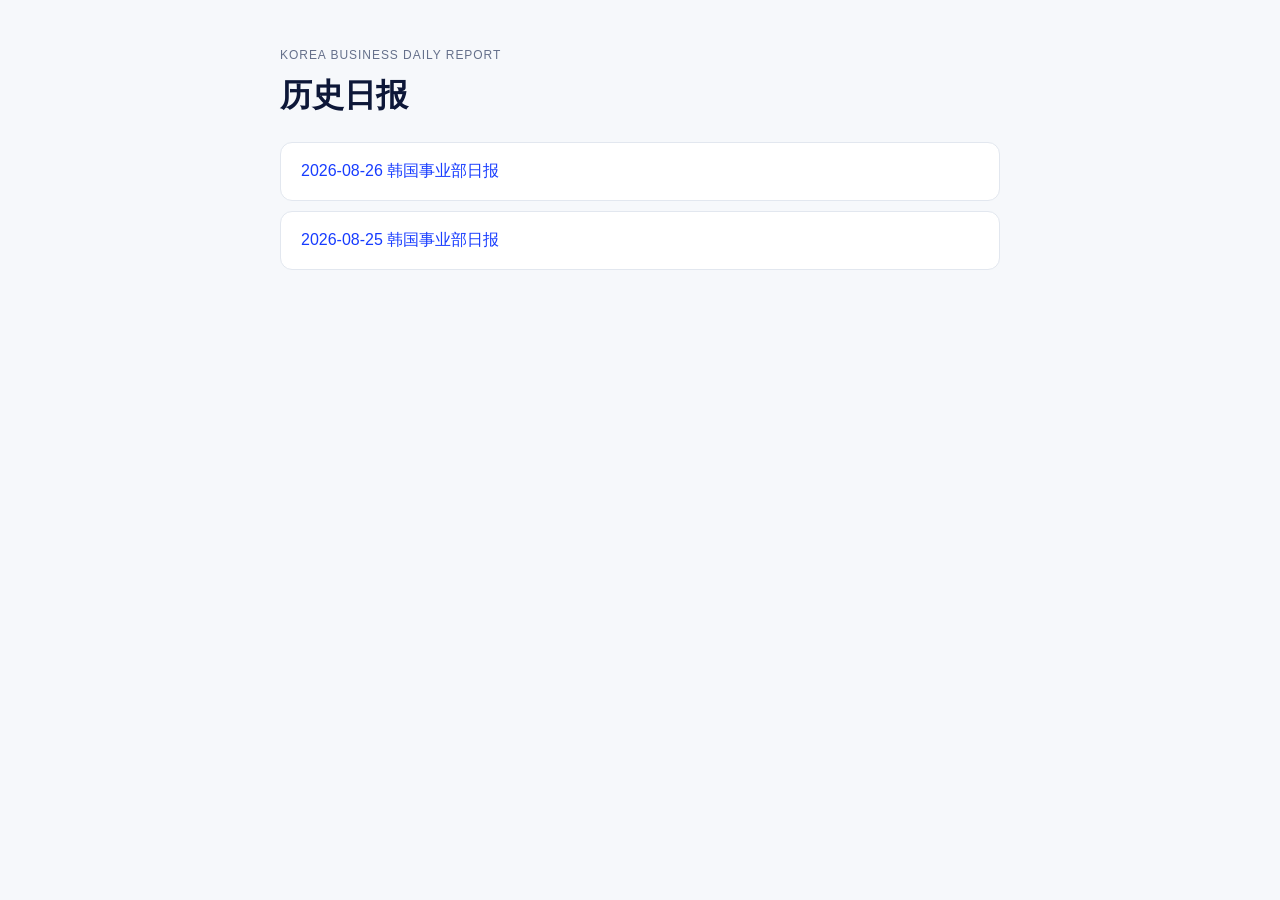
==== index.html @ 08fa4aec "publish: Korea daily report 2026-08-26" ====
<!doctype html><html lang="zh-CN"><head><meta charset="utf-8"><meta name="viewport" content="width=device-width,initial-scale=1"><title>韩国事业部日报</title><meta http-equiv="refresh" content="0;url=daily/"></head><body><a href="daily/">打开韩国事业部日报</a></body></html>
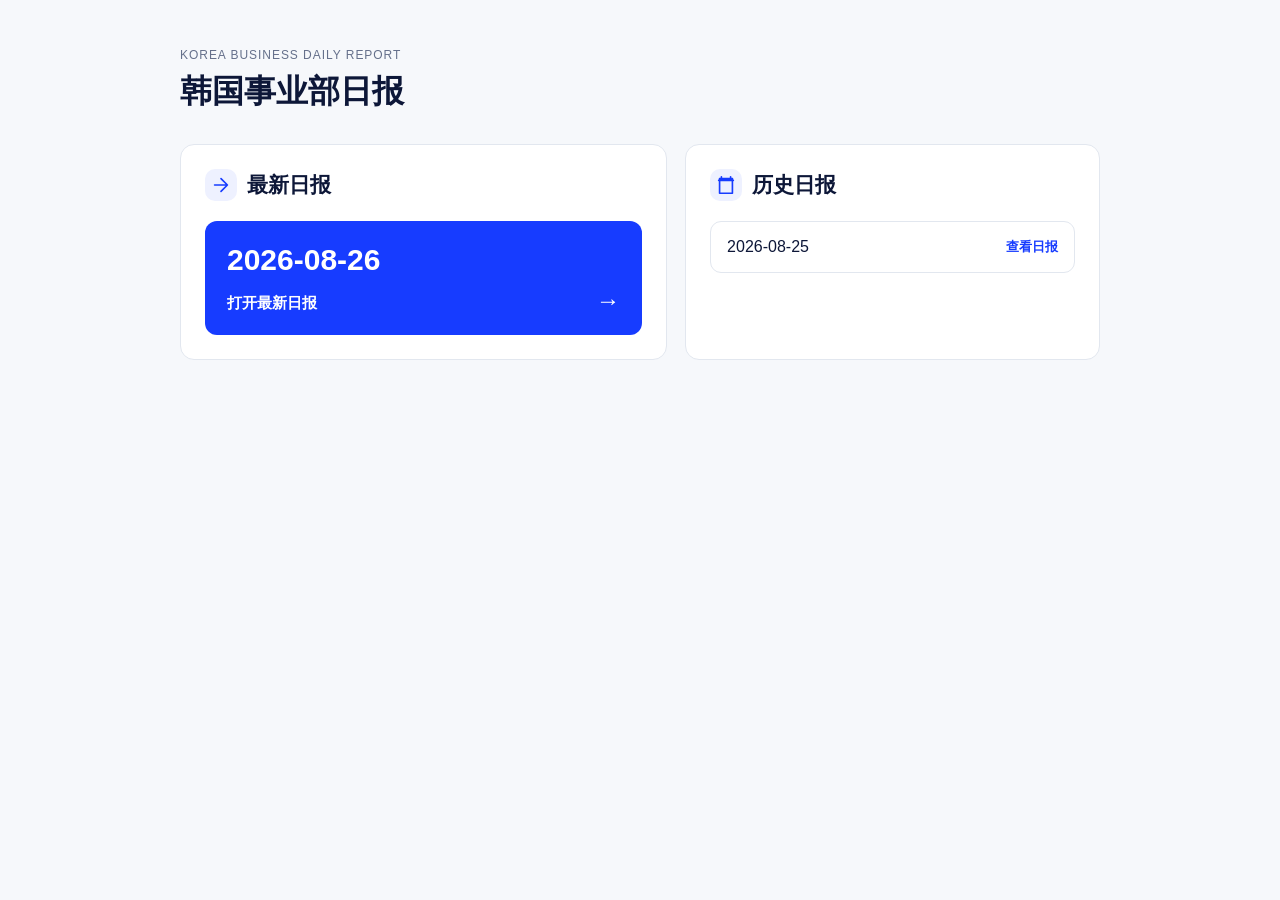
==== commit 61995136: "publish: add latest and history home modules" ====
--- a/index.html
+++ b/index.html
@@ -1 +1 @@
-<!doctype html><html lang="zh-CN"><head><meta charset="utf-8"><meta name="viewport" content="width=device-width,initial-scale=1"><title>韩国事业部日报</title><meta http-equiv="refresh" content="0;url=daily/"></head><body><a href="daily/">打开韩国事业部日报</a></body></html>
+<!doctype html><html lang="zh-CN"><head><meta charset="utf-8"><meta name="viewport" content="width=device-width,initial-scale=1"><title>韩国事业部日报</title><style>:root{--ink:#0d1738;--muted:#65708b;--line:#e2e7ef;--bg:#f6f8fb;--blue:#173cff;--soft:#eef1ff}*{box-sizing:border-box}body{margin:0;background:var(--bg);color:var(--ink);font-family:-apple-system,BlinkMacSystemFont,"Segoe UI","PingFang SC","Microsoft YaHei",sans-serif}.page{width:min(920px,calc(100% - 32px));margin:48px auto 64px}.eyebrow{margin:0;color:var(--muted);font-size:12px;letter-spacing:.08em}h1{margin:8px 0 30px;font-size:32px}.modules{display:grid;grid-template-columns:1.08fr .92fr;gap:18px}.module{background:#fff;border:1px solid var(--line);border-radius:14px;padding:24px}.module-head{display:flex;align-items:center;gap:10px;margin-bottom:20px}.icon{width:32px;height:32px;display:grid;place-items:center;border-radius:10px;background:var(--soft);color:var(--blue)}.icon svg{width:22px;height:22px;fill:none;stroke:currentColor;stroke-width:1.8;stroke-linecap:round;stroke-linejoin:round}h2{margin:0;font-size:21px}.latest-link{display:grid;grid-template-columns:1fr auto;gap:12px;align-items:end;padding:22px;border-radius:12px;background:var(--blue);color:#fff;text-decoration:none}.latest-link .date{grid-column:1/-1;font-size:30px;font-weight:800;font-variant-numeric:tabular-nums}.latest-link strong{font-size:15px}.arrow{font-size:24px;line-height:1}ul{list-style:none;margin:0;padding:0;display:grid;gap:10px}li a{display:flex;align-items:center;justify-content:space-between;gap:16px;padding:16px;border:1px solid var(--line);border-radius:11px;color:var(--ink);text-decoration:none;font-variant-numeric:tabular-nums}li a strong{color:var(--blue);font-size:13px}.empty{padding:18px;color:var(--muted);background:#f9fafc;border-radius:11px}@media(max-width:680px){.page{margin-top:28px}.modules{grid-template-columns:1fr}h1{font-size:27px}.module{padding:18px}.latest-link .date{font-size:27px}}</style></head><body><main class="page"><p class="eyebrow">KOREA BUSINESS DAILY REPORT</p><h1>韩国事业部日报</h1><div class="modules"><section class="module"><div class="module-head"><span class="icon"><svg viewBox="0 0 24 24" aria-hidden="true"><path d="M5 12h14M12 5l7 7-7 7"/></svg></span><h2>最新日报</h2></div><a class="latest-link" href="daily/2026-08-26/"><span class="date">2026-08-26</span><strong>打开最新日报</strong><span class="arrow">→</span></a></section><section class="module"><div class="module-head"><span class="icon"><svg viewBox="0 0 24 24" aria-hidden="true"><path d="M4 7h16M7 3v4m10-4v4M5 5h14v16H5z"/></svg></span><h2>历史日报</h2></div><ul><li><a href="daily/2026-08-25/"><span>2026-08-25</span><strong>查看日报</strong></a></li></ul></section></div></main></body></html>
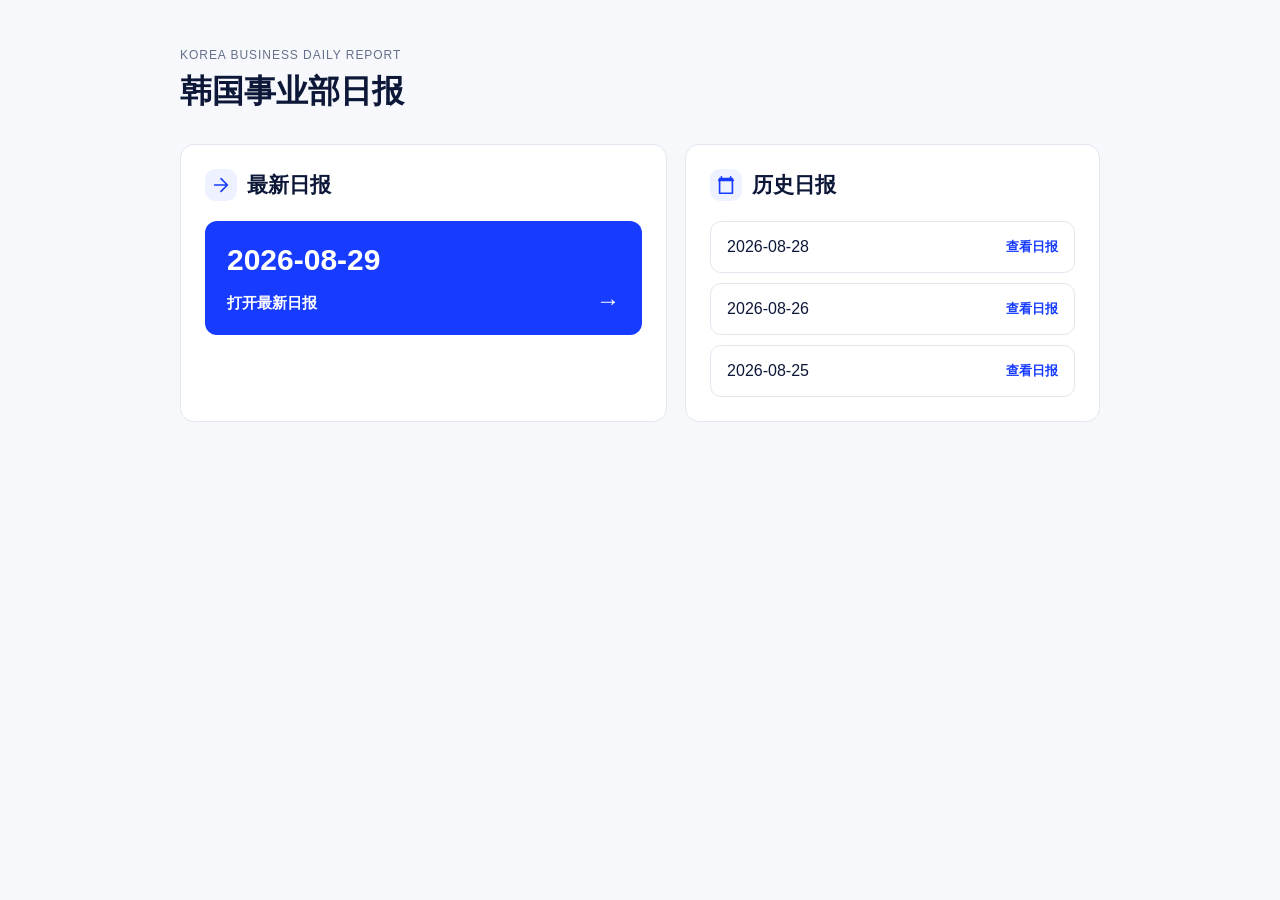
==== commit d9e5289b: "publish: add Korea daily reports 2026-08-28 and 2026-08-29" ====
--- a/index.html
+++ b/index.html
@@ -1 +1 @@
-<!doctype html><html lang="zh-CN"><head><meta charset="utf-8"><meta name="viewport" content="width=device-width,initial-scale=1"><title>韩国事业部日报</title><style>:root{--ink:#0d1738;--muted:#65708b;--line:#e2e7ef;--bg:#f6f8fb;--blue:#173cff;--soft:#eef1ff}*{box-sizing:border-box}body{margin:0;background:var(--bg);color:var(--ink);font-family:-apple-system,BlinkMacSystemFont,"Segoe UI","PingFang SC","Microsoft YaHei",sans-serif}.page{width:min(920px,calc(100% - 32px));margin:48px auto 64px}.eyebrow{margin:0;color:var(--muted);font-size:12px;letter-spacing:.08em}h1{margin:8px 0 30px;font-size:32px}.modules{display:grid;grid-template-columns:1.08fr .92fr;gap:18px}.module{background:#fff;border:1px solid var(--line);border-radius:14px;padding:24px}.module-head{display:flex;align-items:center;gap:10px;margin-bottom:20px}.icon{width:32px;height:32px;display:grid;place-items:center;border-radius:10px;background:var(--soft);color:var(--blue)}.icon svg{width:22px;height:22px;fill:none;stroke:currentColor;stroke-width:1.8;stroke-linecap:round;stroke-linejoin:round}h2{margin:0;font-size:21px}.latest-link{display:grid;grid-template-columns:1fr auto;gap:12px;align-items:end;padding:22px;border-radius:12px;background:var(--blue);color:#fff;text-decoration:none}.latest-link .date{grid-column:1/-1;font-size:30px;font-weight:800;font-variant-numeric:tabular-nums}.latest-link strong{font-size:15px}.arrow{font-size:24px;line-height:1}ul{list-style:none;margin:0;padding:0;display:grid;gap:10px}li a{display:flex;align-items:center;justify-content:space-between;gap:16px;padding:16px;border:1px solid var(--line);border-radius:11px;color:var(--ink);text-decoration:none;font-variant-numeric:tabular-nums}li a strong{color:var(--blue);font-size:13px}.empty{padding:18px;color:var(--muted);background:#f9fafc;border-radius:11px}@media(max-width:680px){.page{margin-top:28px}.modules{grid-template-columns:1fr}h1{font-size:27px}.module{padding:18px}.latest-link .date{font-size:27px}}</style></head><body><main class="page"><p class="eyebrow">KOREA BUSINESS DAILY REPORT</p><h1>韩国事业部日报</h1><div class="modules"><section class="module"><div class="module-head"><span class="icon"><svg viewBox="0 0 24 24" aria-hidden="true"><path d="M5 12h14M12 5l7 7-7 7"/></svg></span><h2>最新日报</h2></div><a class="latest-link" href="daily/2026-08-26/"><span class="date">2026-08-26</span><strong>打开最新日报</strong><span class="arrow">→</span></a></section><section class="module"><div class="module-head"><span class="icon"><svg viewBox="0 0 24 24" aria-hidden="true"><path d="M4 7h16M7 3v4m10-4v4M5 5h14v16H5z"/></svg></span><h2>历史日报</h2></div><ul><li><a href="daily/2026-08-25/"><span>2026-08-25</span><strong>查看日报</strong></a></li></ul></section></div></main></body></html>+<!doctype html><html lang="zh-CN"><head><meta charset="utf-8"><meta name="viewport" content="width=device-width,initial-scale=1"><title>韩国事业部日报</title><style>:root{--ink:#0d1738;--muted:#65708b;--line:#e2e7ef;--bg:#f6f8fb;--blue:#173cff;--soft:#eef1ff}*{box-sizing:border-box}body{margin:0;background:var(--bg);color:var(--ink);font-family:-apple-system,BlinkMacSystemFont,"Segoe UI","PingFang SC","Microsoft YaHei",sans-serif}.page{width:min(920px,calc(100% - 32px));margin:48px auto 64px}.eyebrow{margin:0;color:var(--muted);font-size:12px;letter-spacing:.08em}h1{margin:8px 0 30px;font-size:32px}.modules{display:grid;grid-template-columns:1.08fr .92fr;gap:18px}.module{background:#fff;border:1px solid var(--line);border-radius:14px;padding:24px}.module-head{display:flex;align-items:center;gap:10px;margin-bottom:20px}.icon{width:32px;height:32px;display:grid;place-items:center;border-radius:10px;background:var(--soft);color:var(--blue)}.icon svg{width:22px;height:22px;fill:none;stroke:currentColor;stroke-width:1.8;stroke-linecap:round;stroke-linejoin:round}h2{margin:0;font-size:21px}.latest-link{display:grid;grid-template-columns:1fr auto;gap:12px;align-items:end;padding:22px;border-radius:12px;background:var(--blue);color:#fff;text-decoration:none}.latest-link .date{grid-column:1/-1;font-size:30px;font-weight:800;font-variant-numeric:tabular-nums}.latest-link strong{font-size:15px}.arrow{font-size:24px;line-height:1}ul{list-style:none;margin:0;padding:0;display:grid;gap:10px}li a{display:flex;align-items:center;justify-content:space-between;gap:16px;padding:16px;border:1px solid var(--line);border-radius:11px;color:var(--ink);text-decoration:none;font-variant-numeric:tabular-nums}li a strong{color:var(--blue);font-size:13px}.empty{padding:18px;color:var(--muted);background:#f9fafc;border-radius:11px}@media(max-width:680px){.page{margin-top:28px}.modules{grid-template-columns:1fr}h1{font-size:27px}.module{padding:18px}.latest-link .date{font-size:27px}}</style></head><body><main class="page"><p class="eyebrow">KOREA BUSINESS DAILY REPORT</p><h1>韩国事业部日报</h1><div class="modules"><section class="module"><div class="module-head"><span class="icon"><svg viewBox="0 0 24 24" aria-hidden="true"><path d="M5 12h14M12 5l7 7-7 7"/></svg></span><h2>最新日报</h2></div><a class="latest-link" href="daily/2026-08-29/"><span class="date">2026-08-29</span><strong>打开最新日报</strong><span class="arrow">→</span></a></section><section class="module"><div class="module-head"><span class="icon"><svg viewBox="0 0 24 24" aria-hidden="true"><path d="M4 7h16M7 3v4m10-4v4M5 5h14v16H5z"/></svg></span><h2>历史日报</h2></div><ul><li><a href="daily/2026-08-28/"><span>2026-08-28</span><strong>查看日报</strong></a></li><li><a href="daily/2026-08-26/"><span>2026-08-26</span><strong>查看日报</strong></a></li><li><a href="daily/2026-08-25/"><span>2026-08-25</span><strong>查看日报</strong></a></li></ul></section></div></main></body></html>
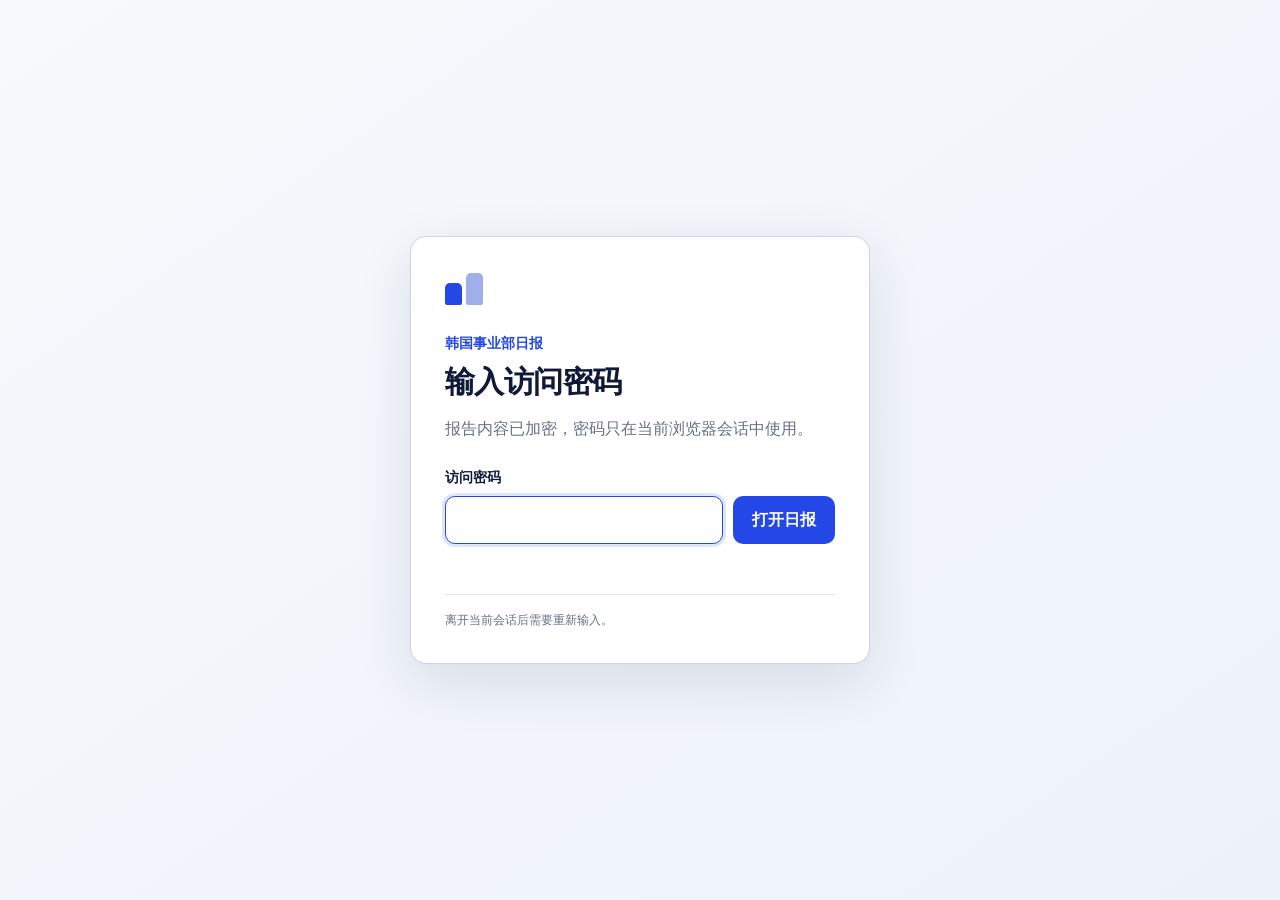
==== commit da794aa3: "publish: encrypt all Korea daily reports" ====
--- a/index.html
+++ b/index.html
@@ -1 +1,32 @@
-<!doctype html><html lang="zh-CN"><head><meta charset="utf-8"><meta name="viewport" content="width=device-width,initial-scale=1"><title>韩国事业部日报</title><style>:root{--ink:#0d1738;--muted:#65708b;--line:#e2e7ef;--bg:#f6f8fb;--blue:#173cff;--soft:#eef1ff}*{box-sizing:border-box}body{margin:0;background:var(--bg);color:var(--ink);font-family:-apple-system,BlinkMacSystemFont,"Segoe UI","PingFang SC","Microsoft YaHei",sans-serif}.page{width:min(920px,calc(100% - 32px));margin:48px auto 64px}.eyebrow{margin:0;color:var(--muted);font-size:12px;letter-spacing:.08em}h1{margin:8px 0 30px;font-size:32px}.modules{display:grid;grid-template-columns:1.08fr .92fr;gap:18px}.module{background:#fff;border:1px solid var(--line);border-radius:14px;padding:24px}.module-head{display:flex;align-items:center;gap:10px;margin-bottom:20px}.icon{width:32px;height:32px;display:grid;place-items:center;border-radius:10px;background:var(--soft);color:var(--blue)}.icon svg{width:22px;height:22px;fill:none;stroke:currentColor;stroke-width:1.8;stroke-linecap:round;stroke-linejoin:round}h2{margin:0;font-size:21px}.latest-link{display:grid;grid-template-columns:1fr auto;gap:12px;align-items:end;padding:22px;border-radius:12px;background:var(--blue);color:#fff;text-decoration:none}.latest-link .date{grid-column:1/-1;font-size:30px;font-weight:800;font-variant-numeric:tabular-nums}.latest-link strong{font-size:15px}.arrow{font-size:24px;line-height:1}ul{list-style:none;margin:0;padding:0;display:grid;gap:10px}li a{display:flex;align-items:center;justify-content:space-between;gap:16px;padding:16px;border:1px solid var(--line);border-radius:11px;color:var(--ink);text-decoration:none;font-variant-numeric:tabular-nums}li a strong{color:var(--blue);font-size:13px}.empty{padding:18px;color:var(--muted);background:#f9fafc;border-radius:11px}@media(max-width:680px){.page{margin-top:28px}.modules{grid-template-columns:1fr}h1{font-size:27px}.module{padding:18px}.latest-link .date{font-size:27px}}</style></head><body><main class="page"><p class="eyebrow">KOREA BUSINESS DAILY REPORT</p><h1>韩国事业部日报</h1><div class="modules"><section class="module"><div class="module-head"><span class="icon"><svg viewBox="0 0 24 24" aria-hidden="true"><path d="M5 12h14M12 5l7 7-7 7"/></svg></span><h2>最新日报</h2></div><a class="latest-link" href="daily/2026-08-29/"><span class="date">2026-08-29</span><strong>打开最新日报</strong><span class="arrow">→</span></a></section><section class="module"><div class="module-head"><span class="icon"><svg viewBox="0 0 24 24" aria-hidden="true"><path d="M4 7h16M7 3v4m10-4v4M5 5h14v16H5z"/></svg></span><h2>历史日报</h2></div><ul><li><a href="daily/2026-08-28/"><span>2026-08-28</span><strong>查看日报</strong></a></li><li><a href="daily/2026-08-26/"><span>2026-08-26</span><strong>查看日报</strong></a></li><li><a href="daily/2026-08-25/"><span>2026-08-25</span><strong>查看日报</strong></a></li></ul></section></div></main></body></html>+<!doctype html>
+<html lang="zh-CN">
+<head>
+  <meta charset="utf-8">
+  <meta name="viewport" content="width=device-width,initial-scale=1,viewport-fit=cover">
+  <meta name="robots" content="noindex, nofollow, noarchive">
+  <meta name="referrer" content="no-referrer">
+  <title>韩国事业部日报</title>
+  <link rel="stylesheet" href="./assets/unlock.css">
+</head>
+<body data-payload="./secure/home.enc.json">
+  <main id="unlock-panel" class="unlock-layout">
+    <section class="unlock-card" aria-labelledby="unlock-title">
+      <div class="brand-mark" aria-hidden="true"><span></span><span></span></div>
+      <p class="product-name">韩国事业部日报</p>
+      <h1 id="unlock-title">输入访问密码</h1>
+      <p class="unlock-copy">报告内容已加密，密码只在当前浏览器会话中使用。</p>
+      <form id="unlock-form" novalidate>
+        <label for="site-password">访问密码</label>
+        <div class="password-row">
+          <input id="site-password" name="password" type="password" autocomplete="current-password" required>
+          <button type="submit">打开日报</button>
+        </div>
+        <p id="unlock-error" class="unlock-error" role="alert" aria-live="polite"></p>
+      </form>
+      <p class="privacy-note">离开当前会话后需要重新输入。</p>
+    </section>
+  </main>
+  <main id="content" hidden></main>
+  <script type="module" src="./assets/unlock.mjs"></script>
+</body>
+</html>
--- a/assets/unlock.css
+++ b/assets/unlock.css
@@ -0,0 +1,2 @@
+:root{--ink:#101a38;--muted:#667085;--line:#dfe5ef;--paper:#fff;--bg:#f4f7fb;--blue:#2447e8;--blue-dark:#1734b7;--soft:#edf1ff;--red:#cf1c25;--radius:14px;--shadow:0 18px 55px rgba(31,48,89,.12)}*{box-sizing:border-box}html{scroll-behavior:smooth}body{margin:0;min-height:100dvh;background:var(--bg);color:var(--ink);font-family:-apple-system,BlinkMacSystemFont,"Segoe UI","PingFang SC","Microsoft YaHei",sans-serif}button,input{font:inherit}::selection{background:#ccd6ff;color:#101a38}.unlock-layout{min-height:100dvh;display:grid;place-items:center;padding:max(24px,env(safe-area-inset-top)) max(18px,env(safe-area-inset-right)) max(24px,env(safe-area-inset-bottom)) max(18px,env(safe-area-inset-left));background:linear-gradient(145deg,#f7f9fc 0%,#edf2fa 100%)}.unlock-card{width:min(100%,460px);padding:34px;border:1px solid rgba(191,202,222,.8);border-radius:16px;background:rgba(255,255,255,.96);box-shadow:var(--shadow)}.brand-mark{display:flex;gap:4px;width:42px;height:34px;align-items:flex-end;margin-bottom:30px}.brand-mark span{display:block;width:17px;border-radius:5px 5px 2px 2px;background:var(--blue)}.brand-mark span:first-child{height:22px}.brand-mark span:last-child{height:32px;background:#9fafea}.product-name{margin:0 0 9px;color:var(--blue);font-size:14px;font-weight:700}.unlock-card h1{margin:0;font-size:30px;letter-spacing:-.02em}.unlock-copy{margin:13px 0 27px;color:var(--muted);line-height:1.65}.unlock-card label{display:block;margin-bottom:9px;font-size:14px;font-weight:700}.password-row{display:grid;grid-template-columns:1fr auto;gap:10px}.password-row input{min-width:0;height:48px;border:1px solid #b9c4d8;border-radius:10px;padding:0 14px;color:var(--ink);background:#fff;outline:none}.password-row input:focus{border-color:var(--blue);box-shadow:0 0 0 3px rgba(36,71,232,.14)}.password-row button{height:48px;border:0;border-radius:10px;padding:0 19px;background:var(--blue);color:#fff;font-weight:750;cursor:pointer;transition:background .18s ease,transform .18s ease}.password-row button:hover{background:var(--blue-dark)}.password-row button:active{transform:translateY(1px)}.password-row button:disabled{background:#9aa7c7;cursor:not-allowed}.unlock-error{min-height:22px;margin:10px 0 0;color:#b4232c;font-size:13px}.privacy-note{margin:18px 0 0;padding-top:17px;border-top:1px solid var(--line);color:var(--muted);font-size:12px}.page{width:min(1460px,calc(100% - 36px));margin:26px auto 52px}.head{display:flex;justify-content:space-between;gap:24px;margin-bottom:18px}.head h1{margin:5px 0 7px;font-size:32px}.eyebrow,.meta,.subtle{color:var(--muted);font-size:13px}.eyebrow{letter-spacing:.08em}.date{border:1px solid #aeb9dd;border-radius:11px;background:#fff;padding:10px 14px;font-weight:700;height:max-content;white-space:nowrap}.nav,.filters{display:flex;gap:8px;overflow-x:auto}.nav{padding-bottom:15px}.nav a,.chip{white-space:nowrap;text-decoration:none;border:1px solid var(--line);background:#fff;border-radius:9px;padding:9px 14px;color:var(--ink)}.chip{cursor:pointer}.chip.active{border-color:var(--blue);color:var(--blue)}.section{scroll-margin-top:16px;margin-bottom:26px}.section-head{display:flex;align-items:center;justify-content:space-between;gap:16px;margin-bottom:11px}.title{display:flex;align-items:center;gap:10px}.title h2{font-size:22px;margin:0}.section-icon{width:32px;height:32px;border-radius:10px;background:var(--soft);display:inline-grid;place-items:center;color:var(--blue);font-weight:900}.card{background:#fff;border:1px solid var(--line);border-radius:var(--radius);box-shadow:0 8px 28px rgba(35,52,91,.07)}.unit-grid{display:grid;gap:16px}.unit{display:grid;grid-template-columns:minmax(310px,1fr) minmax(430px,1.12fr);padding:24px}.unit-name{grid-column:1/-1;font-size:21px;font-weight:800;margin-bottom:18px}.sales{display:grid;grid-template-columns:1fr 1fr;border-right:1px solid var(--line);padding-right:24px}.metric{padding:10px 18px}.metric+.metric{border-left:1px solid var(--line)}.label{font-size:14px}.money{color:var(--red);font-size:38px;font-weight:800;margin:22px 0 8px;font-variant-numeric:tabular-nums}.quality{padding-left:28px}.quality-row{display:grid;grid-template-columns:150px 1fr;gap:18px;padding:8px 0 17px}.quality-row+.quality-row{border-top:1px solid var(--line);padding-top:18px}.quality-value{color:var(--blue);font-size:30px;font-weight:800;margin-top:6px}.refund{text-align:right;color:var(--muted);align-self:center}.target{display:grid;gap:7px}.target-line{height:3px;background:var(--line);position:relative}.target-fill{display:block;height:100%;background:var(--blue)}.target-marker{position:absolute;top:-5px;width:2px;height:13px;background:#283b85}.target-meta{display:flex;justify-content:space-between;color:var(--muted);font-size:12px}.filters{padding:12px;background:#fff;border:1px solid var(--line);border-radius:var(--radius);margin-bottom:14px}.table-card{overflow:hidden}.table-head{display:flex;align-items:center;justify-content:space-between;padding:17px 20px;border-bottom:1px solid var(--line)}.scroll{overflow-x:auto}table{width:100%;min-width:1120px;border-collapse:collapse}th,td{padding:12px 14px;border-bottom:1px solid var(--line);font-size:13px;text-align:right;vertical-align:middle}th{color:var(--muted);background:#fbfcfe}th:first-child,td:first-child,th:nth-child(2),td:nth-child(2){text-align:left}tbody tr:last-child td{border-bottom:0}.rank{display:inline-grid;place-items:center;width:25px;height:25px;border-radius:50%;background:var(--soft);color:var(--blue);font-weight:800}.money-cell{color:var(--red);font-weight:750;white-space:nowrap;font-variant-numeric:tabular-nums}.tag,.level-badge,.count{display:inline-flex;border-radius:7px;background:#f0f3f9;color:#53607e;padding:4px 7px;font-size:11px}.count{color:var(--blue);background:var(--soft)}.news-columns{display:grid;grid-template-columns:1fr 1fr;gap:16px;margin-top:14px}.news-column,.feature{padding:17px}.news-list{display:grid;gap:12px}.news-card{border:1px solid var(--line);border-radius:12px;padding:14px}.news-card h3,.feature h3{margin:8px 0;line-height:1.35}.news-card p,.feature p{margin:6px 0;color:#34405d;line-height:1.55;font-size:13px}.why{color:var(--blue);font-weight:750;margin-top:10px}.source{display:flex;flex-wrap:wrap;gap:8px;color:var(--muted);font-size:12px;margin-top:10px}.source a{margin-left:auto;color:var(--blue)}.empty{padding:30px;text-align:center;color:var(--muted)}footer{text-align:center;color:var(--muted);font-size:12px;margin-top:18px}@media(max-width:1000px){.unit{grid-template-columns:1fr}.sales{border-right:0;border-bottom:1px solid var(--line);padding:0 0 18px}.quality{padding:18px 0 0}.news-columns{grid-template-columns:1fr}}@media(max-width:680px){.unlock-card{padding:26px 20px}.unlock-card h1{font-size:26px}.password-row{grid-template-columns:1fr}.password-row button{width:100%}.page{width:calc(100% - 20px);margin-top:16px}.head{flex-direction:column}.head h1{font-size:26px}.unit{padding:16px}.sales{grid-template-columns:1fr}.metric{padding:12px 0}.metric+.metric{border-left:0;border-top:1px solid var(--line)}.money{font-size:32px;margin-top:13px}.quality-row{grid-template-columns:1fr}.refund{text-align:left}.section-head{align-items:flex-start}.section-head>.subtle{max-width:42%;text-align:right}}
+@media(prefers-reduced-motion:reduce){html{scroll-behavior:auto}.password-row button{transition:none}}
